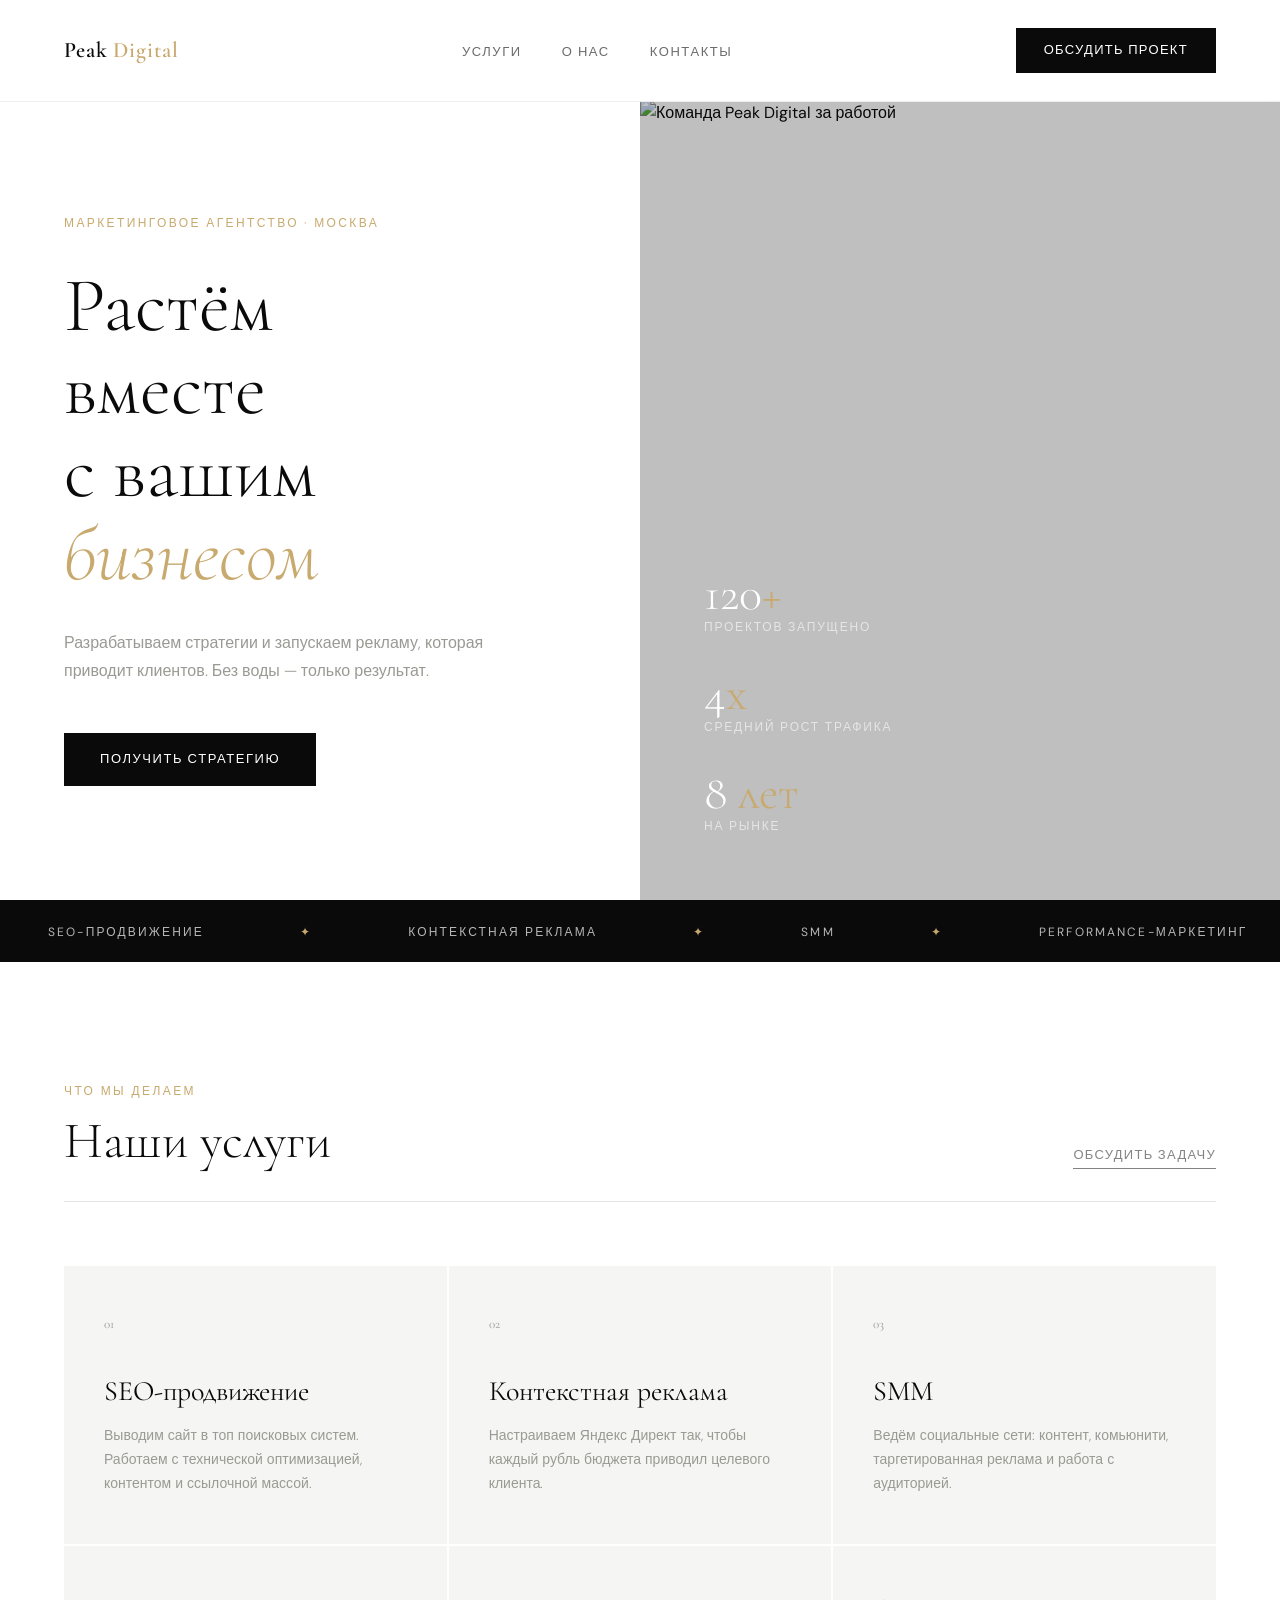
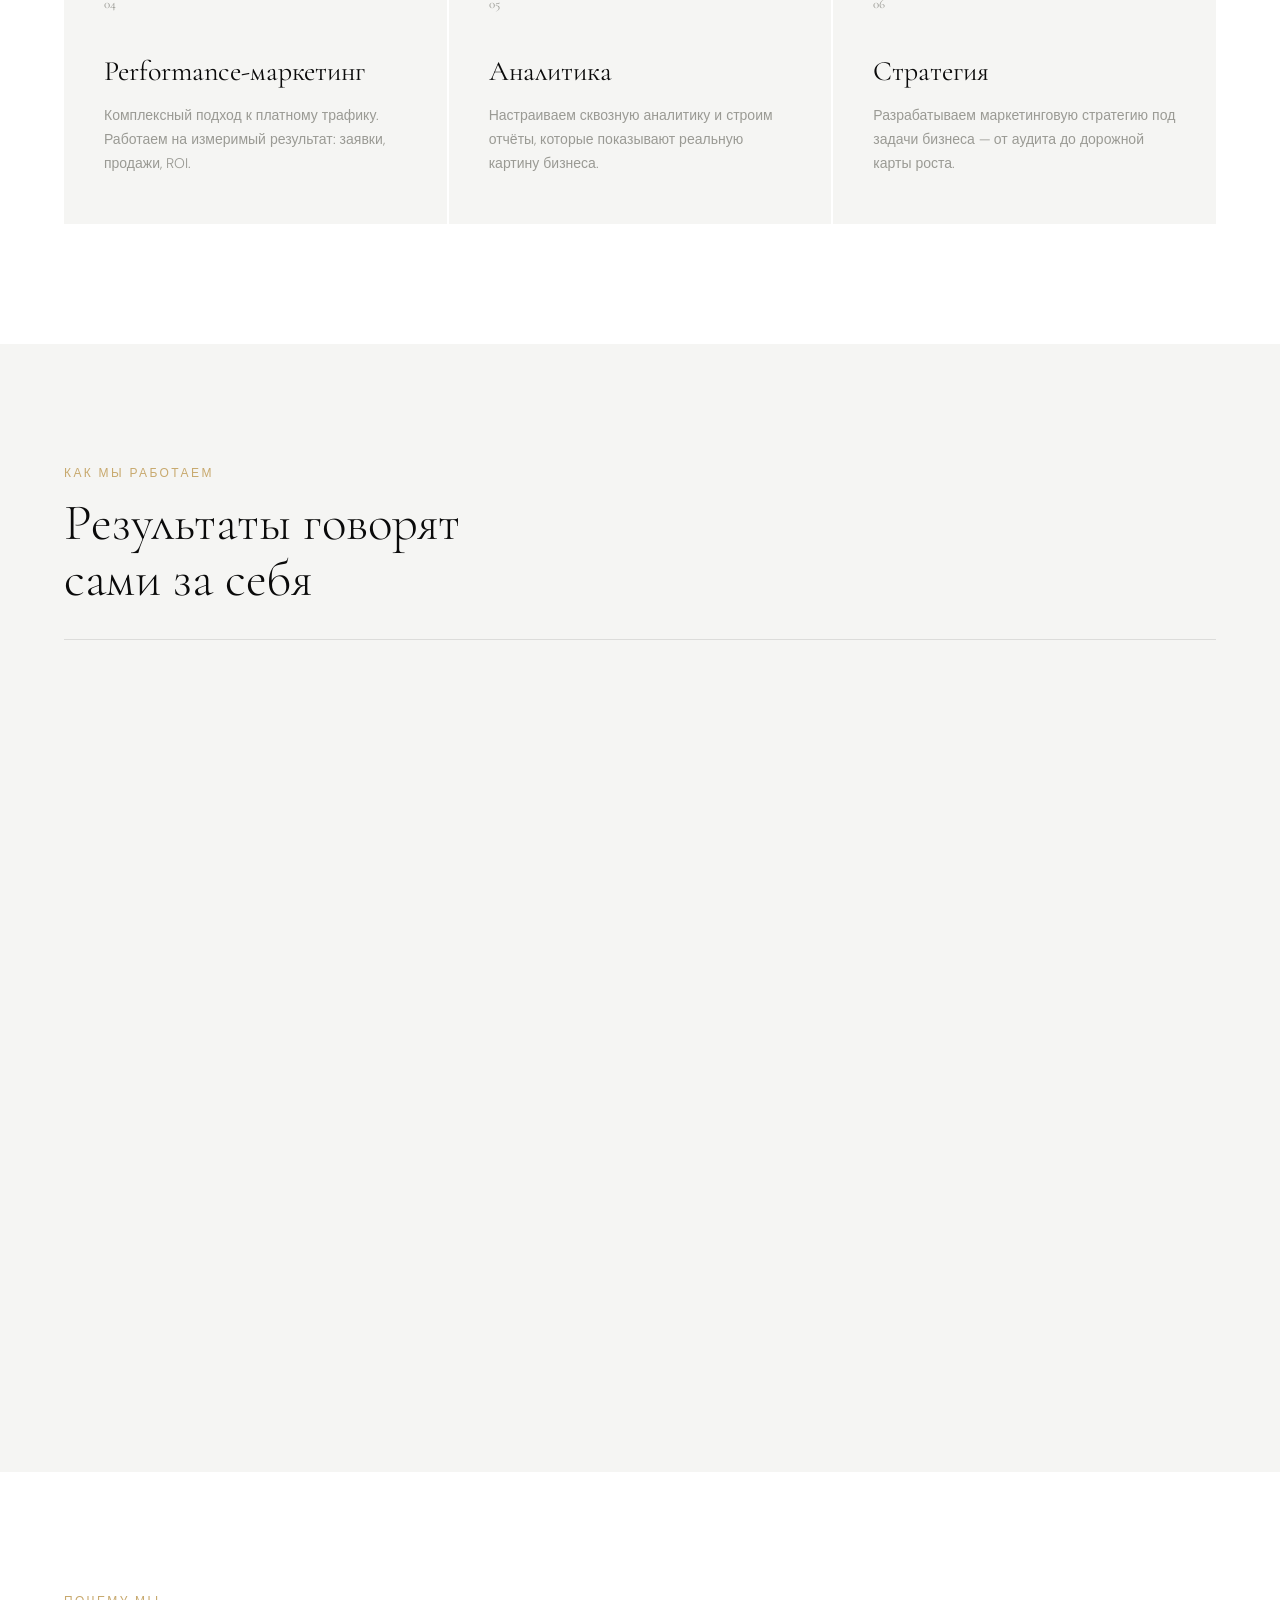
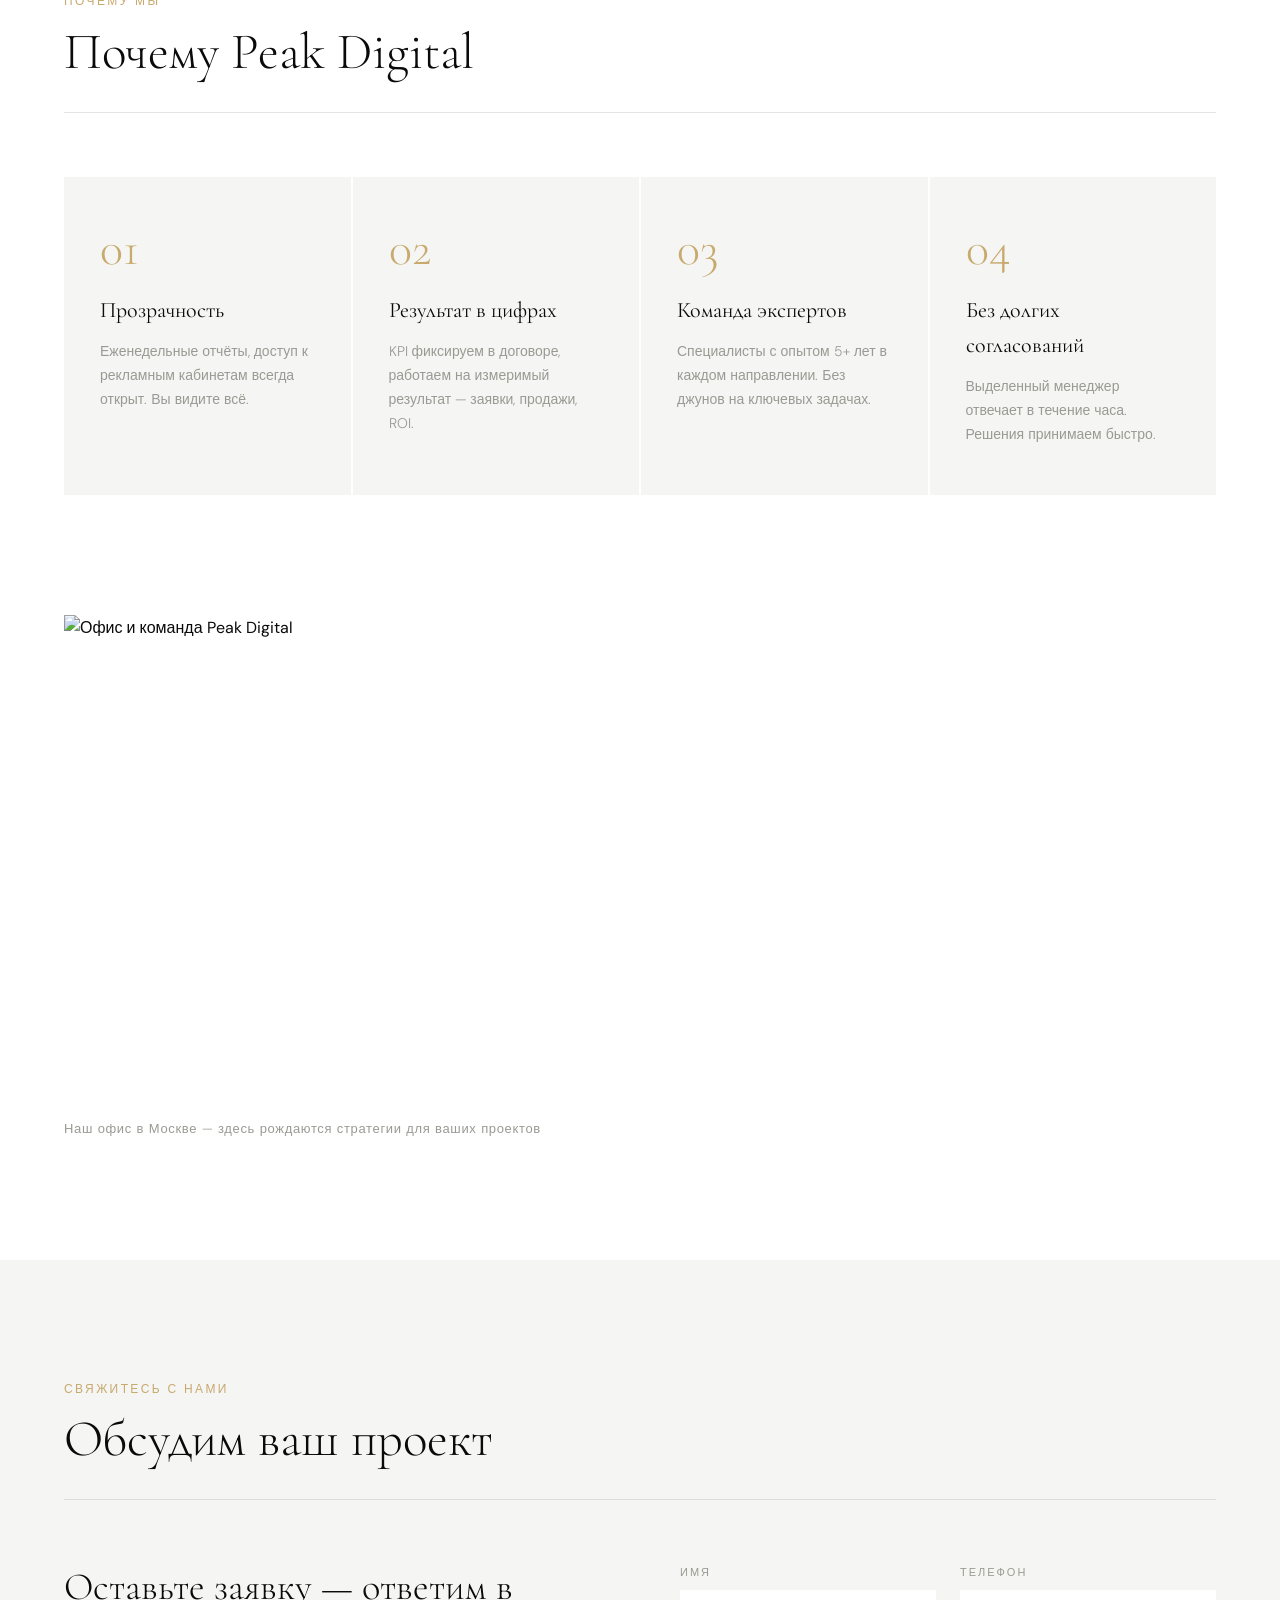
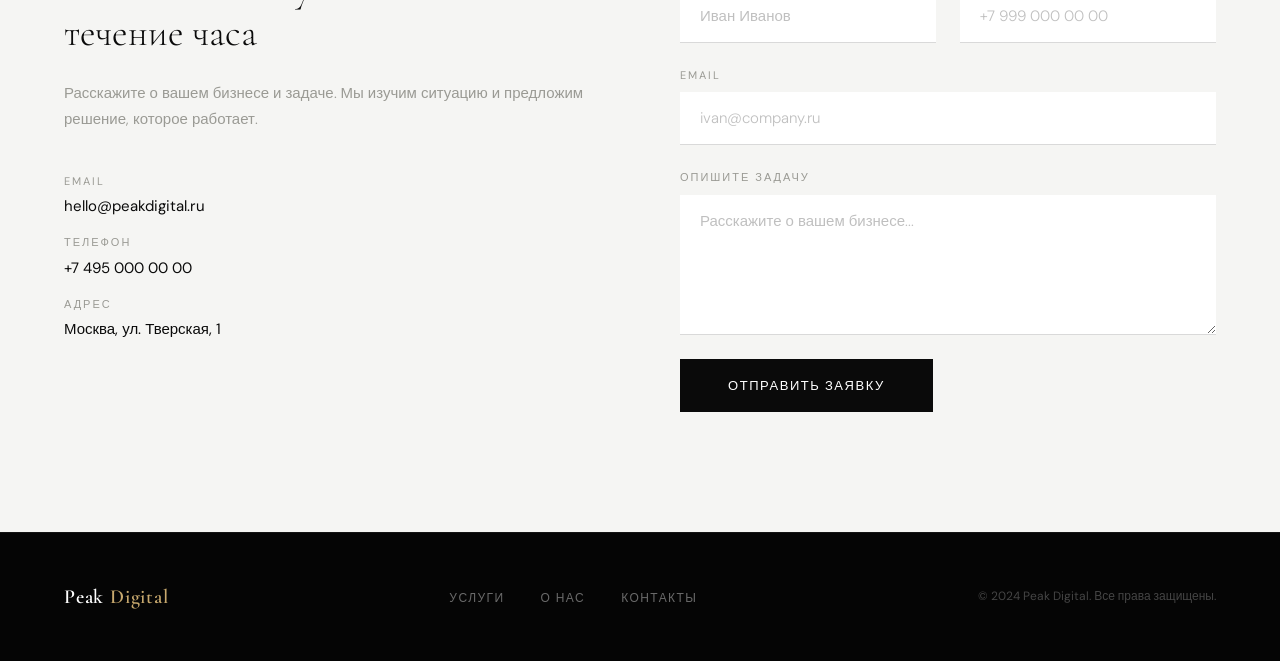
==== index.html @ 8387470d "new youtube video" ====
<!DOCTYPE html>
<html lang="ru">
<head>
  <meta charset="UTF-8" />
  <meta name="viewport" content="width=device-width, initial-scale=1.0" />
  <title>Peak Digital — Маркетинговое агентство</title>
  <link href="https://fonts.googleapis.com/css2?family=Cormorant+Garamond:wght@300;400;600&family=DM+Sans:wght@300;400;500&display=swap" rel="stylesheet" />
  <link rel="stylesheet" href="style.css" />
</head>
<body>

  <!-- NAV -->
  <nav>
    <a class="nav-logo" href="#">Peak <span>Digital</span></a>
    <ul class="nav-links">
      <li><a href="#services">Услуги</a></li>
      <li><a href="#about">О нас</a></li>
      <li><a href="#contact">Контакты</a></li>
    </ul>
    <a class="nav-cta" href="#contact">Обсудить проект</a>
  </nav>

  <!-- HERO -->
  <section class="hero">
    <div class="hero-left">
      <p class="hero-tag">Маркетинговое агентство · Москва</p>
      <h1 class="hero-title">
        Растём<br>
        вместе<br>
        с вашим<br>
        <em>бизнесом</em>
      </h1>
      <p class="hero-desc">
        Разрабатываем стратегии и запускаем рекламу, которая приводит клиентов. Без воды — только результат.
      </p>
      <div class="hero-actions">
        <a class="btn-primary" href="#contact">Получить стратегию</a>
      </div>
    </div>

    <div class="hero-right">
      <img
        src="images/hero.jpg"
        alt="Команда Peak Digital за работой"
      />
      <div class="hero-stat-block">
        <div class="hero-stat">
          <div class="hero-stat-num">120<span>+</span></div>
          <div class="hero-stat-label">Проектов запущено</div>
        </div>
        <div class="hero-stat">
          <div class="hero-stat-num">4<span>х</span></div>
          <div class="hero-stat-label">Средний рост трафика</div>
        </div>
        <div class="hero-stat">
          <div class="hero-stat-num">8<span> лет</span></div>
          <div class="hero-stat-label">На рынке</div>
        </div>
      </div>
    </div>
  </section>

  <!-- TICKER -->
  <div class="ticker">
    <div class="ticker-track">
      <span class="ticker-item">SEO-продвижение</span>
      <span class="ticker-item ticker-dot">✦</span>
      <span class="ticker-item">Контекстная реклама</span>
      <span class="ticker-item ticker-dot">✦</span>
      <span class="ticker-item">SMM</span>
      <span class="ticker-item ticker-dot">✦</span>
      <span class="ticker-item">Performance-маркетинг</span>
      <span class="ticker-item ticker-dot">✦</span>
      <span class="ticker-item">Аналитика</span>
      <span class="ticker-item ticker-dot">✦</span>
      <span class="ticker-item">Таргетированная реклама</span>
      <span class="ticker-item ticker-dot">✦</span>
      <span class="ticker-item">Брендинг</span>
      <span class="ticker-item ticker-dot">✦</span>
      <span class="ticker-item">SEO-продвижение</span>
      <span class="ticker-item ticker-dot">✦</span>
      <span class="ticker-item">Контекстная реклама</span>
      <span class="ticker-item ticker-dot">✦</span>
      <span class="ticker-item">SMM</span>
      <span class="ticker-item ticker-dot">✦</span>
      <span class="ticker-item">Performance-маркетинг</span>
      <span class="ticker-item ticker-dot">✦</span>
      <span class="ticker-item">Аналитика</span>
      <span class="ticker-item ticker-dot">✦</span>
      <span class="ticker-item">Таргетированная реклама</span>
      <span class="ticker-item ticker-dot">✦</span>
      <span class="ticker-item">Брендинг</span>
      <span class="ticker-item ticker-dot">✦</span>
    </div>
  </div>

  <!-- SERVICES -->
  <section class="services" id="services">
    <div class="section-header reveal">
      <div>
        <p class="section-tag">Что мы делаем</p>
        <h2 class="section-title">Наши услуги</h2>
      </div>
      <a class="section-link" href="#contact">Обсудить задачу</a>
    </div>

    <div class="services-grid">
      <div class="service-card reveal">
        <span class="service-num">01</span>
        <h3 class="service-name">SEO-продвижение</h3>
        <p class="service-desc">Выводим сайт в топ поисковых систем. Работаем с технической оптимизацией, контентом и ссылочной массой.</p>
      </div>
      <div class="service-card reveal">
        <span class="service-num">02</span>
        <h3 class="service-name">Контекстная реклама</h3>
        <p class="service-desc">Настраиваем Яндекс Директ так, чтобы каждый рубль бюджета приводил целевого клиента.</p>
      </div>
      <div class="service-card reveal">
        <span class="service-num">03</span>
        <h3 class="service-name">SMM</h3>
        <p class="service-desc">Ведём социальные сети: контент, комьюнити, таргетированная реклама и работа с аудиторией.</p>
      </div>
      <div class="service-card reveal">
        <span class="service-num">04</span>
        <h3 class="service-name">Performance-маркетинг</h3>
        <p class="service-desc">Комплексный подход к платному трафику. Работаем на измеримый результат: заявки, продажи, ROI.</p>
      </div>
      <div class="service-card reveal">
        <span class="service-num">05</span>
        <h3 class="service-name">Аналитика</h3>
        <p class="service-desc">Настраиваем сквозную аналитику и строим отчёты, которые показывают реальную картину бизнеса.</p>
      </div>
      <div class="service-card reveal">
        <span class="service-num">06</span>
        <h3 class="service-name">Стратегия</h3>
        <p class="service-desc">Разрабатываем маркетинговую стратегию под задачи бизнеса — от аудита до дорожной карты роста.</p>
      </div>
    </div>
  </section>

  <!-- VIDEO -->
  <section class="video-section reveal">
    <div class="section-header">
      <div>
        <p class="section-tag">Как мы работаем</p>
        <h2 class="section-title">Результаты говорят<br>сами за себя</h2>
      </div>
    </div>
    <div class="video-wrapper">
      <iframe
        src="https://youtu.be/OpseLWXkJMY?si=dQL-_ss-iP8dQoGI"
        title="Peak Digital — о нас"
        allow="accelerometer; autoplay; clipboard-write; encrypted-media; gyroscope; picture-in-picture"
        allowfullscreen>
      </iframe>
    </div>
  </section>

  <!-- ABOUT -->
  <section class="about" id="about">
    <div class="section-header reveal">
      <div>
        <p class="section-tag">Почему мы</p>
        <h2 class="section-title">Почему Peak Digital</h2>
      </div>
    </div>
    <div class="about-grid">
      <div class="about-card reveal">
        <div class="about-num">01</div>
        <h3 class="about-title">Прозрачность</h3>
        <p class="about-desc">Еженедельные отчёты, доступ к рекламным кабинетам всегда открыт. Вы видите всё.</p>
      </div>
      <div class="about-card reveal">
        <div class="about-num">02</div>
        <h3 class="about-title">Результат в цифрах</h3>
        <p class="about-desc">KPI фиксируем в договоре, работаем на измеримый результат — заявки, продажи, ROI.</p>
      </div>
      <div class="about-card reveal">
        <div class="about-num">03</div>
        <h3 class="about-title">Команда экспертов</h3>
        <p class="about-desc">Специалисты с опытом 5+ лет в каждом направлении. Без джунов на ключевых задачах.</p>
      </div>
      <div class="about-card reveal">
        <div class="about-num">04</div>
        <h3 class="about-title">Без долгих согласований</h3>
        <p class="about-desc">Выделенный менеджер отвечает в течение часа. Решения принимаем быстро.</p>
      </div>
    </div>
  </section>

  <!-- TEAM PHOTO -->
  <div class="team-section reveal">
    <img
      class="team-photo"
      src="images/office.jpg"
      alt="Офис и команда Peak Digital"
    />
    <p class="team-caption">Наш офис в Москве — здесь рождаются стратегии для ваших проектов</p>
  </div>

  <!-- CONTACT -->
  <section class="contact-section" id="contact">
    <div class="section-header reveal">
      <div>
        <p class="section-tag">Свяжитесь с нами</p>
        <h2 class="section-title">Обсудим ваш проект</h2>
      </div>
    </div>
    <div class="contact-inner">
      <div class="reveal">
        <h3 class="contact-info-title">Оставьте заявку — ответим в течение часа</h3>
        <p class="contact-info-desc">Расскажите о вашем бизнесе и задаче. Мы изучим ситуацию и предложим решение, которое работает.</p>
        <div class="contact-detail">
          <div class="contact-detail-item">
            <span class="contact-detail-label">Email</span>
            <span class="contact-detail-value">hello@peakdigital.ru</span>
          </div>
          <div class="contact-detail-item">
            <span class="contact-detail-label">Телефон</span>
            <span class="contact-detail-value">+7 495 000 00 00</span>
          </div>
          <div class="contact-detail-item">
            <span class="contact-detail-label">Адрес</span>
            <span class="contact-detail-value">Москва, ул. Тверская, 1</span>
          </div>
        </div>
      </div>

      <form class="contact-form reveal" id="contactForm" action="contact.html" method="get">
        <div class="form-row">
          <div class="form-group">
            <label for="name">Имя</label>
            <input type="text" id="name" name="name" placeholder="Иван Иванов" required />
          </div>
          <div class="form-group" id="phoneGroup">
            <label for="phone">Телефон</label>
            <input type="tel" id="phone" name="phone" placeholder="+7 999 000 00 00" />
            <span class="form-error">Введите номер в формате +7XXXXXXXXXX</span>
          </div>
        </div>
        <div class="form-group">
          <label for="email">Email</label>
          <input type="email" id="email" name="email" placeholder="ivan@company.ru" required />
        </div>
        <div class="form-group">
          <label for="message">Опишите задачу</label>
          <textarea id="message" name="message" placeholder="Расскажите о вашем бизнесе..."></textarea>
        </div>
        <button type="submit" class="form-submit">Отправить заявку</button>
      </form>
    </div>
  </section>

  <!-- FOOTER -->
  <footer>
    <a class="footer-logo" href="#">Peak <span>Digital</span></a>
    <ul class="footer-nav">
      <li><a href="#services">Услуги</a></li>
      <li><a href="#about">О нас</a></li>
      <li><a href="#contact">Контакты</a></li>
    </ul>
    <p class="footer-copy">© 2024 Peak Digital. Все права защищены.</p>
  </footer>


</body>
</html>
---- style.css ----
/* ── Reset & Base ── */
*, *::before, *::after { box-sizing: border-box; margin: 0; padding: 0; }

:root {
  --white:   #ffffff;
  --black:   #0a0a0a;
  --gray:    #f5f5f3;
  --mid:     #9a9a94;
  --accent:  #c8a96e;
  --font-display: 'Cormorant Garamond', serif;
  --font-body:    'DM Sans', sans-serif;
}

html { scroll-behavior: smooth; }

body {
  font-family: var(--font-body);
  background: var(--white);
  color: var(--black);
  font-size: 16px;
  line-height: 1.6;
  -webkit-font-smoothing: antialiased;
}

/* ── NAV ── */
nav {
  position: fixed;
  top: 0; left: 0; right: 0;
  z-index: 100;
  display: flex;
  align-items: center;
  justify-content: space-between;
  padding: 28px 64px;
  background: rgba(255,255,255,0.92);
  backdrop-filter: blur(12px);
  border-bottom: 1px solid rgba(0,0,0,0.06);
}

.nav-logo {
  font-family: var(--font-display);
  font-size: 22px;
  font-weight: 600;
  letter-spacing: 0.04em;
  color: var(--black);
  text-decoration: none;
}

.nav-logo span { color: var(--accent); }

.nav-links {
  display: flex;
  gap: 40px;
  list-style: none;
}

.nav-links a {
  font-size: 13px;
  letter-spacing: 0.12em;
  text-transform: uppercase;
  color: var(--black);
  text-decoration: none;
  opacity: 0.6;
  transition: opacity 0.2s;
}

.nav-links a:hover { opacity: 1; }

.nav-cta {
  font-size: 13px;
  font-weight: 500;
  letter-spacing: 0.1em;
  text-transform: uppercase;
  color: var(--white);
  background: var(--black);
  padding: 12px 28px;
  text-decoration: none;
  transition: background 0.2s;
}

.nav-cta:hover { background: var(--accent); }

/* ── REVEAL ── */
.reveal {
  opacity: 1;
  transform: none;
}

/* ── HERO ── */
.hero {
  min-height: 100vh;
  display: grid;
  grid-template-columns: 1fr 1fr;
  padding-top: 100px;
}

.hero-left {
  display: flex;
  flex-direction: column;
  justify-content: center;
  padding: 80px 64px;
}

.hero-tag {
  font-size: 12px;
  letter-spacing: 0.2em;
  text-transform: uppercase;
  color: var(--accent);
  margin-bottom: 32px;
}

.hero-title {
  font-family: var(--font-display);
  font-size: clamp(52px, 6vw, 86px);
  font-weight: 300;
  line-height: 1.08;
  margin-bottom: 32px;
}

.hero-title em {
  font-style: italic;
  color: var(--accent);
}

.hero-desc {
  font-size: 16px;
  font-weight: 300;
  color: var(--mid);
  line-height: 1.75;
  max-width: 420px;
  margin-bottom: 48px;
}

.hero-actions {
  display: flex;
  align-items: center;
  gap: 32px;
}

.btn-primary {
  font-size: 13px;
  font-weight: 500;
  letter-spacing: 0.12em;
  text-transform: uppercase;
  color: var(--white);
  background: var(--black);
  padding: 16px 36px;
  text-decoration: none;
  display: inline-block;
  transition: background 0.2s;
}

.btn-primary:hover { background: var(--accent); }

.btn-ghost {
  font-size: 13px;
  letter-spacing: 0.08em;
  text-transform: uppercase;
  color: var(--black);
  text-decoration: none;
  opacity: 0.5;
  border-bottom: 1px solid currentColor;
  padding-bottom: 2px;
  transition: opacity 0.2s;
}

.btn-ghost:hover { opacity: 1; }

.hero-right {
  position: relative;
  overflow: hidden;
}

.hero-right img {
  width: 100%;
  height: 100%;
  object-fit: cover;
  display: block;
}

.hero-right::after {
  content: "";
  position: absolute;
  inset: 0;
  background: rgba(0,0,0,0.25);
}

.hero-stat-block {
  position: absolute;
  bottom: 64px;
  left: 64px;
  z-index: 1;
  display: flex;
  flex-direction: column;
  gap: 32px;
}

.hero-stat-num {
  font-family: var(--font-display);
  font-size: 48px;
  font-weight: 300;
  line-height: 1;
  color: var(--white);
}

.hero-stat-num span { color: var(--accent); }

.hero-stat-label {
  font-size: 12px;
  letter-spacing: 0.15em;
  text-transform: uppercase;
  color: rgba(255,255,255,0.6);
}

/* ── TICKER ── */
.ticker {
  background: var(--black);
  color: var(--white);
  padding: 18px 0;
  overflow: hidden;
  white-space: nowrap;
}

.ticker-track {
  display: inline-flex;
  animation: ticker 30s linear infinite;
}

.ticker-item {
  font-size: 12px;
  letter-spacing: 0.18em;
  text-transform: uppercase;
  padding: 0 48px;
  opacity: 0.7;
}

.ticker-dot { color: var(--accent); opacity: 1; }

@keyframes ticker {
  from { transform: translateX(0); }
  to   { transform: translateX(-50%); }
}

/* ── SERVICES ── */
.services { padding: 120px 64px; }

.section-header {
  display: flex;
  align-items: flex-end;
  justify-content: space-between;
  margin-bottom: 64px;
  border-bottom: 1px solid rgba(0,0,0,0.1);
  padding-bottom: 32px;
}

.section-tag {
  font-size: 12px;
  letter-spacing: 0.2em;
  text-transform: uppercase;
  color: var(--accent);
  margin-bottom: 12px;
}

.section-title {
  font-family: var(--font-display);
  font-size: clamp(36px, 4vw, 56px);
  font-weight: 300;
  line-height: 1.1;
}

.section-link {
  font-size: 13px;
  letter-spacing: 0.1em;
  text-transform: uppercase;
  color: var(--black);
  text-decoration: none;
  opacity: 0.5;
  border-bottom: 1px solid currentColor;
  padding-bottom: 2px;
  transition: opacity 0.2s;
  white-space: nowrap;
}

.section-link:hover { opacity: 1; }

.services-grid {
  display: grid;
  grid-template-columns: repeat(3, 1fr);
  gap: 2px;
}

.service-card {
  background: var(--gray);
  padding: 48px 40px;
  transition: background 0.2s;
}

.service-card:hover { background: var(--black); }

.service-num {
  font-family: var(--font-display);
  font-size: 13px;
  color: var(--mid);
  margin-bottom: 40px;
  display: block;
  transition: color 0.2s;
}

.service-card:hover .service-num { color: rgba(255,255,255,0.4); }

.service-name {
  font-family: var(--font-display);
  font-size: 28px;
  font-weight: 400;
  line-height: 1.2;
  margin-bottom: 16px;
  transition: color 0.2s;
}

.service-card:hover .service-name { color: var(--white); }

.service-desc {
  font-size: 14px;
  font-weight: 300;
  color: var(--mid);
  line-height: 1.7;
  transition: color 0.2s;
}

.service-card:hover .service-desc { color: rgba(255,255,255,0.5); }

/* ── VIDEO ── */
.video-section {
  padding: 120px 64px;
  background: var(--gray);
}

.video-wrapper {
  position: relative;
  width: 100%;
  padding-bottom: 56.25%;
  height: 0;
  overflow: hidden;
  margin-top: 48px;
}

.video-wrapper iframe {
  position: absolute;
  top: 0; left: 0;
  width: 100%;
  height: 100%;
  border: none;
}

/* ── ABOUT ── */
.about { padding: 120px 64px; }

.about-grid {
  display: grid;
  grid-template-columns: repeat(4, 1fr);
  gap: 2px;
  margin-top: 64px;
}

.about-card {
  padding: 48px 36px;
  background: var(--gray);
}

.about-num {
  font-family: var(--font-display);
  font-size: 48px;
  font-weight: 300;
  color: var(--accent);
  line-height: 1;
  margin-bottom: 20px;
}

.about-title {
  font-family: var(--font-display);
  font-size: 22px;
  font-weight: 400;
  margin-bottom: 12px;
}

.about-desc {
  font-size: 14px;
  font-weight: 300;
  color: var(--mid);
  line-height: 1.7;
}

/* ── TEAM PHOTO ── */
.team-section {
  padding: 0 64px 120px;
}

.team-photo {
  width: 100%;
  height: 480px;
  object-fit: cover;
  display: block;
}

.team-caption {
  margin-top: 24px;
  font-size: 13px;
  font-weight: 300;
  color: var(--mid);
  letter-spacing: 0.05em;
}

/* ── CONTACT ── */
.contact-section {
  padding: 120px 64px;
  background: var(--gray);
  color: var(--black);
}

.contact-section .section-tag { color: var(--accent); }

.contact-section .section-title { color: var(--black); }

.contact-inner {
  display: grid;
  grid-template-columns: 1fr 1fr;
  gap: 80px;
  margin-top: 64px;
  align-items: start;
}

.contact-info-title {
  font-family: var(--font-display);
  font-size: clamp(32px, 3vw, 48px);
  font-weight: 300;
  line-height: 1.2;
  margin-bottom: 24px;
}

.contact-info-desc {
  font-size: 15px;
  font-weight: 300;
  color: var(--mid);
  line-height: 1.75;
  margin-bottom: 40px;
}

.contact-detail {
  display: flex;
  flex-direction: column;
  gap: 16px;
}

.contact-detail-item {
  display: flex;
  flex-direction: column;
  gap: 4px;
}

.contact-detail-label {
  font-size: 11px;
  letter-spacing: 0.18em;
  text-transform: uppercase;
  color: var(--mid);
}

.contact-detail-value {
  font-size: 15px;
  color: var(--black);
}

/* ── FORM ── */
.contact-form {
  display: flex;
  flex-direction: column;
  gap: 24px;
}

.form-row {
  display: grid;
  grid-template-columns: 1fr 1fr;
  gap: 24px;
}

.form-group {
  display: flex;
  flex-direction: column;
  gap: 8px;
}

.form-group label {
  font-size: 11px;
  letter-spacing: 0.18em;
  text-transform: uppercase;
  color: var(--mid);
}

.form-group input,
.form-group textarea {
  font-family: var(--font-body);
  font-size: 15px;
  font-weight: 300;
  color: var(--black);
  background: var(--white);
  border: none;
  border-bottom: 1px solid rgba(0,0,0,0.15);
  padding: 16px 20px;
  outline: none;
  transition: border-color 0.2s, background 0.2s;
  width: 100%;
}

.form-group input::placeholder,
.form-group textarea::placeholder {
  color: rgba(0,0,0,0.25);
}

.form-group input:focus,
.form-group textarea:focus {
  background: var(--white);
  border-bottom-color: var(--accent);
}

.form-group input.error {
  border-bottom-color: #e05c5c;
}

.form-error {
  font-size: 12px;
  color: #e05c5c;
  display: none;
}

.form-group.has-error .form-error { display: block; }
.form-group.has-error input { border-bottom-color: #e05c5c; }

.form-group textarea {
  resize: vertical;
  min-height: 140px;
}

.form-submit {
  font-family: var(--font-body);
  font-size: 13px;
  font-weight: 500;
  letter-spacing: 0.12em;
  text-transform: uppercase;
  color: var(--white);
  background: var(--black);
  border: none;
  padding: 18px 48px;
  cursor: pointer;
  transition: background 0.2s, color 0.2s;
  align-self: flex-start;
}

.form-submit:hover {
  background: var(--accent);
  color: var(--white);
}

/* ── FOOTER ── */
footer {
  background: #050505;
  color: var(--white);
  padding: 48px 64px;
  display: flex;
  align-items: center;
  justify-content: space-between;
  border-top: 1px solid rgba(255,255,255,0.06);
}

.footer-logo {
  font-family: var(--font-display);
  font-size: 20px;
  font-weight: 600;
  letter-spacing: 0.04em;
  color: var(--white);
  text-decoration: none;
}

.footer-logo span { color: var(--accent); }

.footer-nav {
  display: flex;
  gap: 36px;
  list-style: none;
}

.footer-nav a {
  font-size: 12px;
  letter-spacing: 0.12em;
  text-transform: uppercase;
  color: var(--white);
  text-decoration: none;
  opacity: 0.4;
  transition: opacity 0.2s;
}

.footer-nav a:hover { opacity: 1; }

.footer-copy {
  font-size: 12px;
  color: var(--white);
  opacity: 0.25;
}

/* ── THANKS PAGE ── */
body.thanks-page {
  min-height: 100vh;
  display: flex;
  flex-direction: column;
}

.thanks-block {
  max-width: 760px;
  width: 100%;
}

.thanks-icon {
  width: 64px;
  height: 64px;
  border: 1.5px solid var(--accent);
  border-radius: 50%;
  display: flex;
  align-items: center;
  justify-content: center;
  margin-bottom: 40px;
}

.thanks-icon svg {
  width: 28px;
  height: 28px;
  stroke: var(--accent);
  fill: none;
  stroke-width: 1.5;
  stroke-linecap: round;
  stroke-linejoin: round;
}

.thanks-tag {
  font-size: 12px;
  letter-spacing: 0.2em;
  text-transform: uppercase;
  color: var(--accent);
  margin-bottom: 20px;
}

.thanks-title {
  font-family: var(--font-display);
  font-size: clamp(40px, 5vw, 72px);
  font-weight: 300;
  line-height: 1.1;
  margin-bottom: 20px;
}

.thanks-desc {
  font-size: 16px;
  font-weight: 300;
  color: var(--mid);
  line-height: 1.75;
  max-width: 520px;
  margin-bottom: 64px;
}

.steps {
  display: grid;
  grid-template-columns: repeat(3, 1fr);
  gap: 2px;
  margin-bottom: 56px;
}

.step {
  background: var(--gray);
  padding: 36px 32px;
}

.step-num {
  font-family: var(--font-display);
  font-size: 36px;
  font-weight: 300;
  color: var(--accent);
  line-height: 1;
  margin-bottom: 16px;
}

.step-title {
  font-family: var(--font-display);
  font-size: 20px;
  font-weight: 400;
  margin-bottom: 8px;
}

.step-desc {
  font-size: 13px;
  font-weight: 300;
  color: var(--mid);
  line-height: 1.65;
}

.thanks-actions {
  display: flex;
  align-items: center;
  gap: 32px;
}

.thanks-page main {
  flex: 1;
  display: flex;
  align-items: center;
  justify-content: center;
  padding: 140px 64px 80px;
}

/* ── RESPONSIVE ── */
@media (max-width: 900px) {
  nav { padding: 20px 24px; }
  .nav-links { display: none; }

  .hero { grid-template-columns: 1fr; min-height: auto; }
  .hero-left { padding: 60px 24px 48px; }
  .hero-right { height: 320px; }
  .hero-stat-block { bottom: 32px; left: 24px; flex-direction: row; flex-wrap: wrap; gap: 24px; }

  .services { padding: 80px 24px; }
  .services-grid { grid-template-columns: 1fr 1fr; }
  .section-header { flex-direction: column; align-items: flex-start; gap: 24px; }

  .video-section { padding: 80px 24px; }

  .about { padding: 80px 24px; }
  .about-grid { grid-template-columns: repeat(2, 1fr); }

  .team-section { padding: 0 24px 80px; }
  .team-photo { height: 300px; }

  .contact-section { padding: 80px 24px; }
  .contact-inner { grid-template-columns: 1fr; gap: 48px; }

  footer { padding: 40px 24px; flex-direction: column; gap: 28px; text-align: center; }
  .footer-nav { flex-wrap: wrap; justify-content: center; gap: 20px; }

  .steps { grid-template-columns: 1fr; }
  .thanks-page main { padding: 120px 24px 64px; }
}

@media (max-width: 480px) {
  .nav-cta { display: none; }
  .hero-actions { flex-direction: column; align-items: flex-start; gap: 20px; }
  .services-grid { grid-template-columns: 1fr; }
  .about-grid { grid-template-columns: 1fr; }
  .form-row { grid-template-columns: 1fr; }
  .thanks-actions { flex-direction: column; align-items: flex-start; gap: 20px; }
}
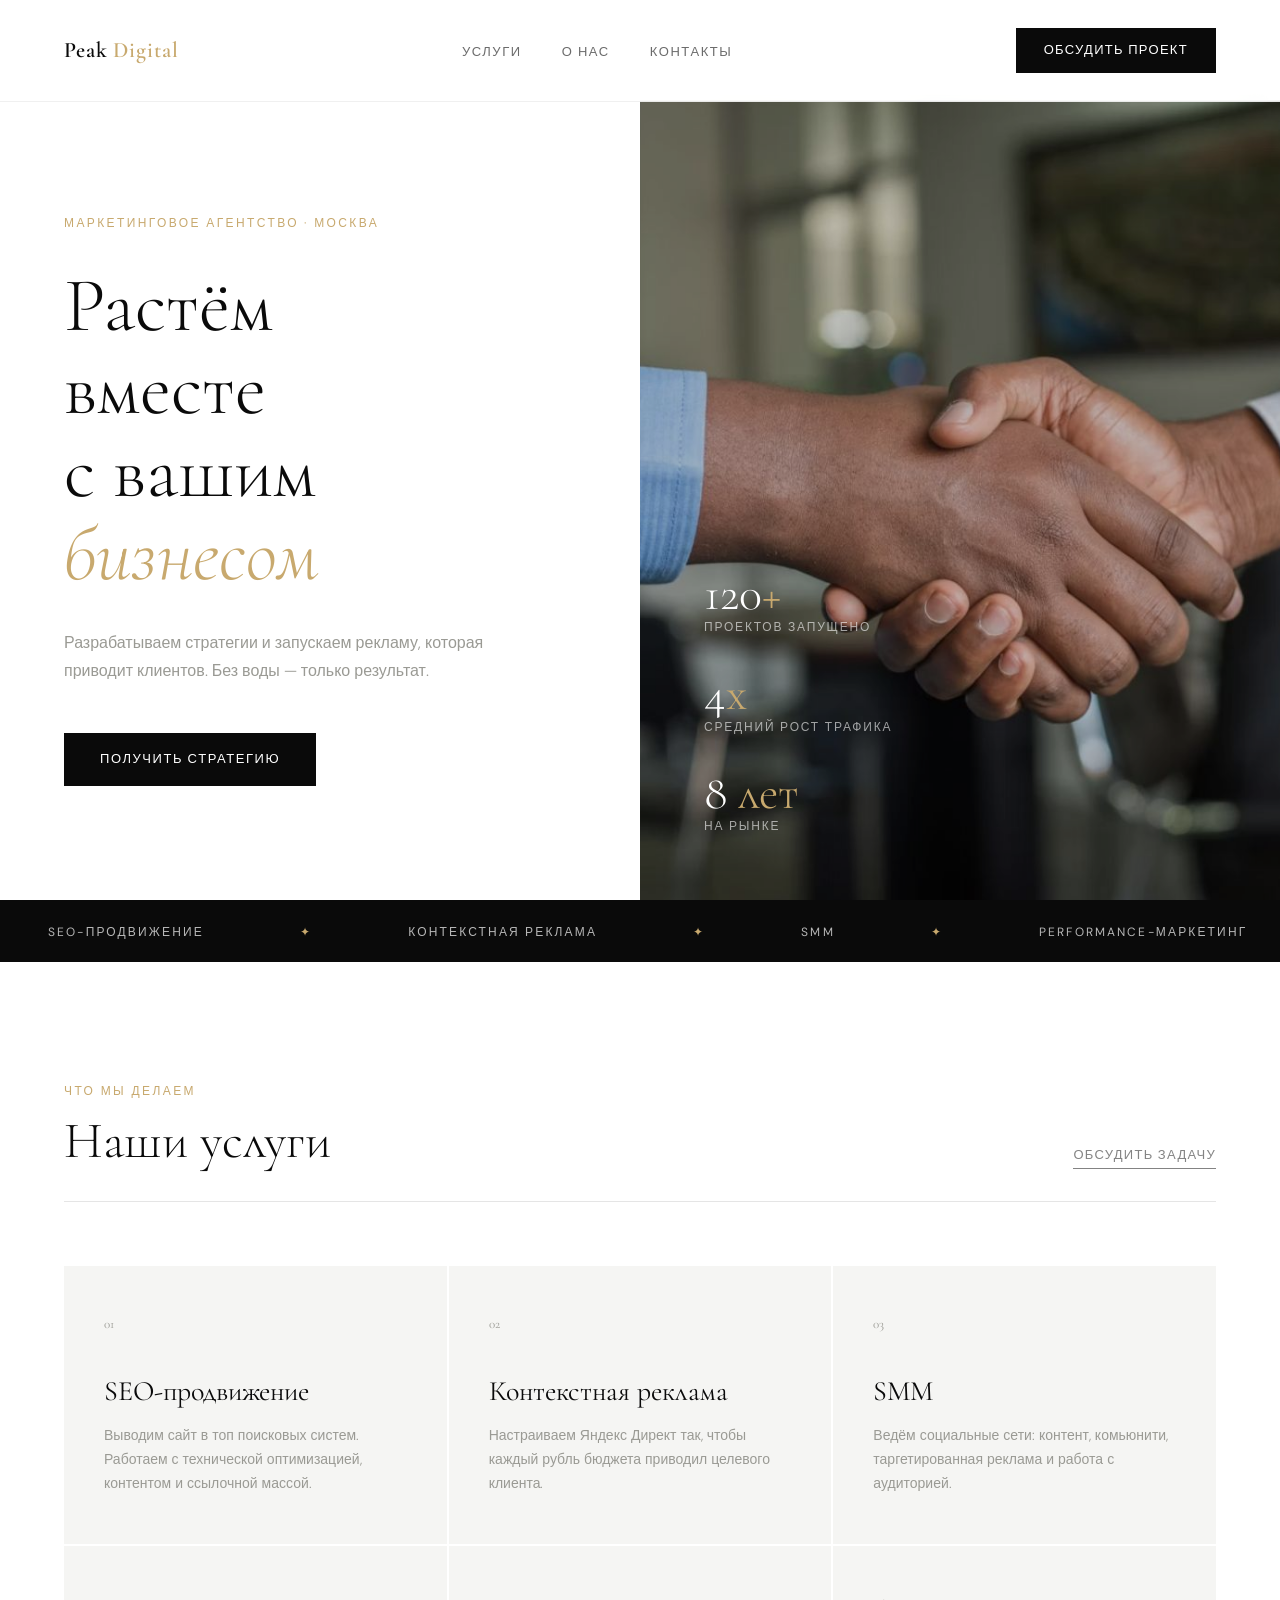
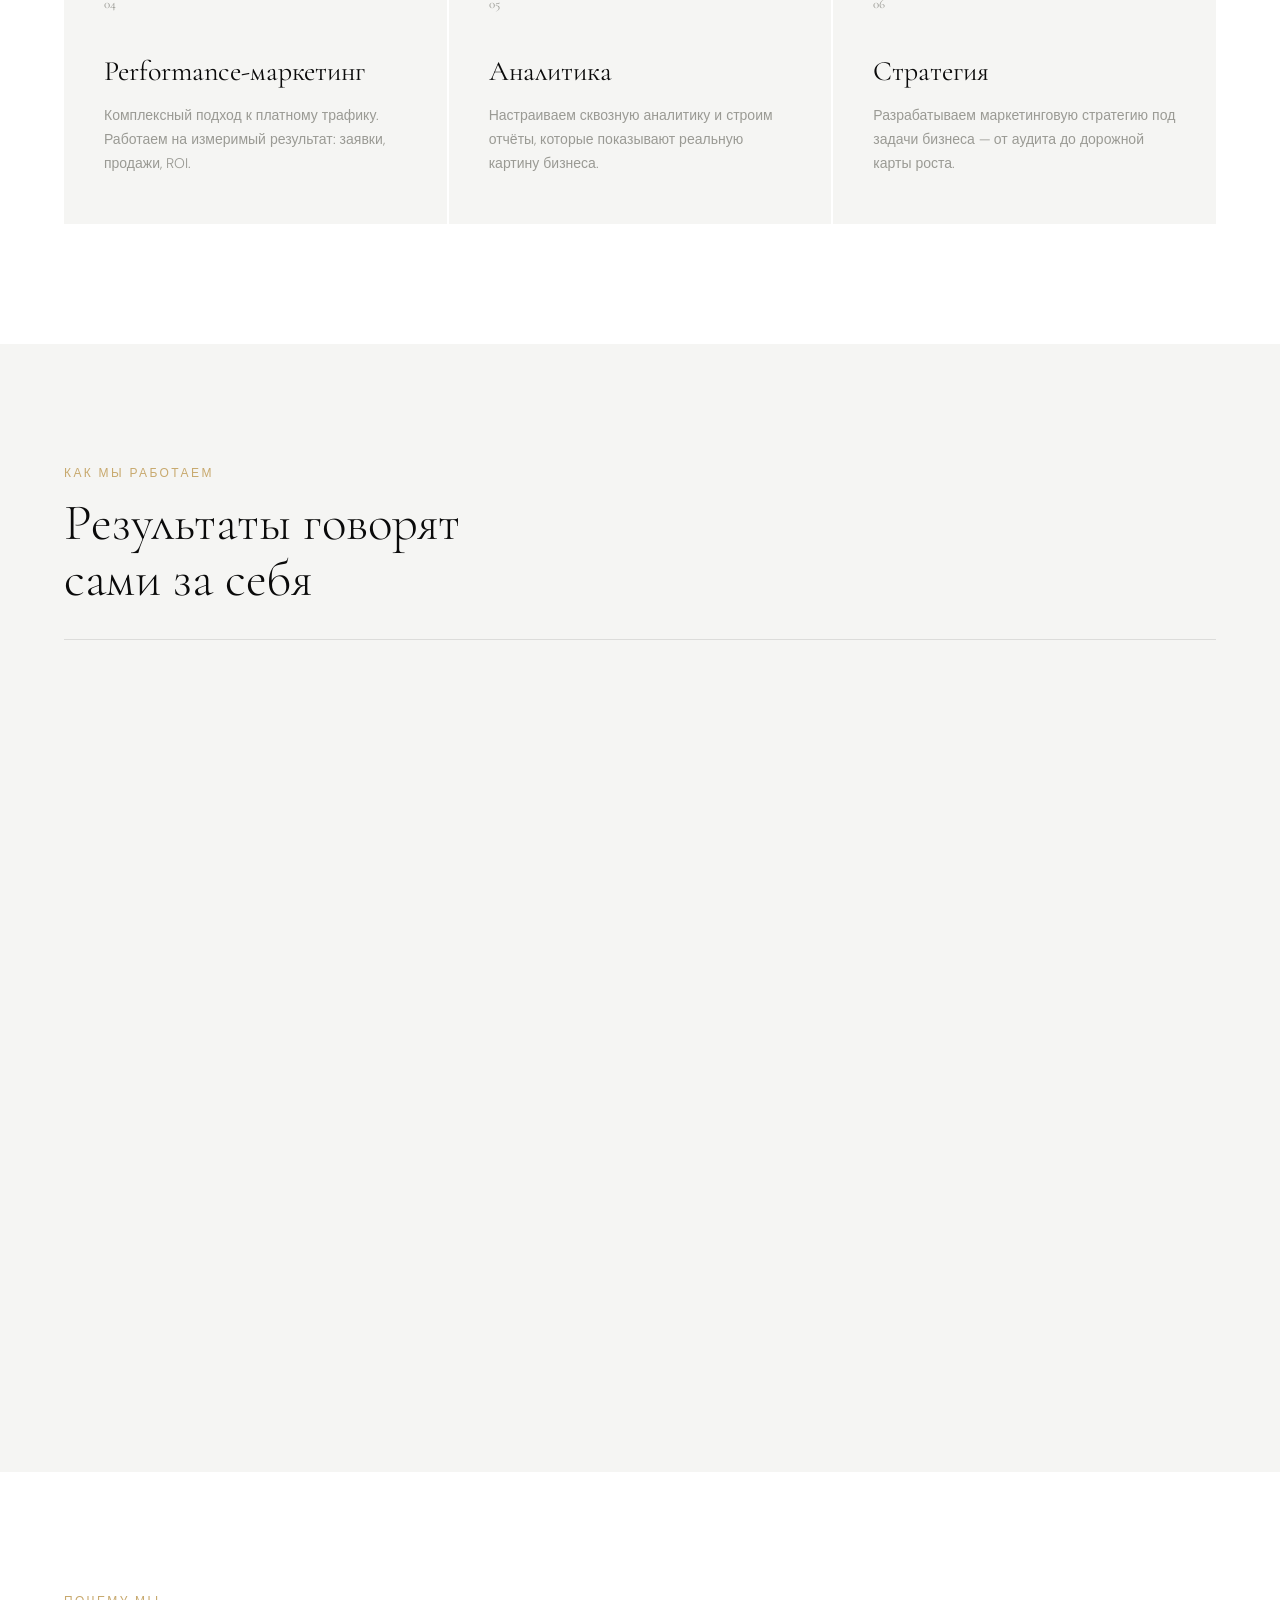
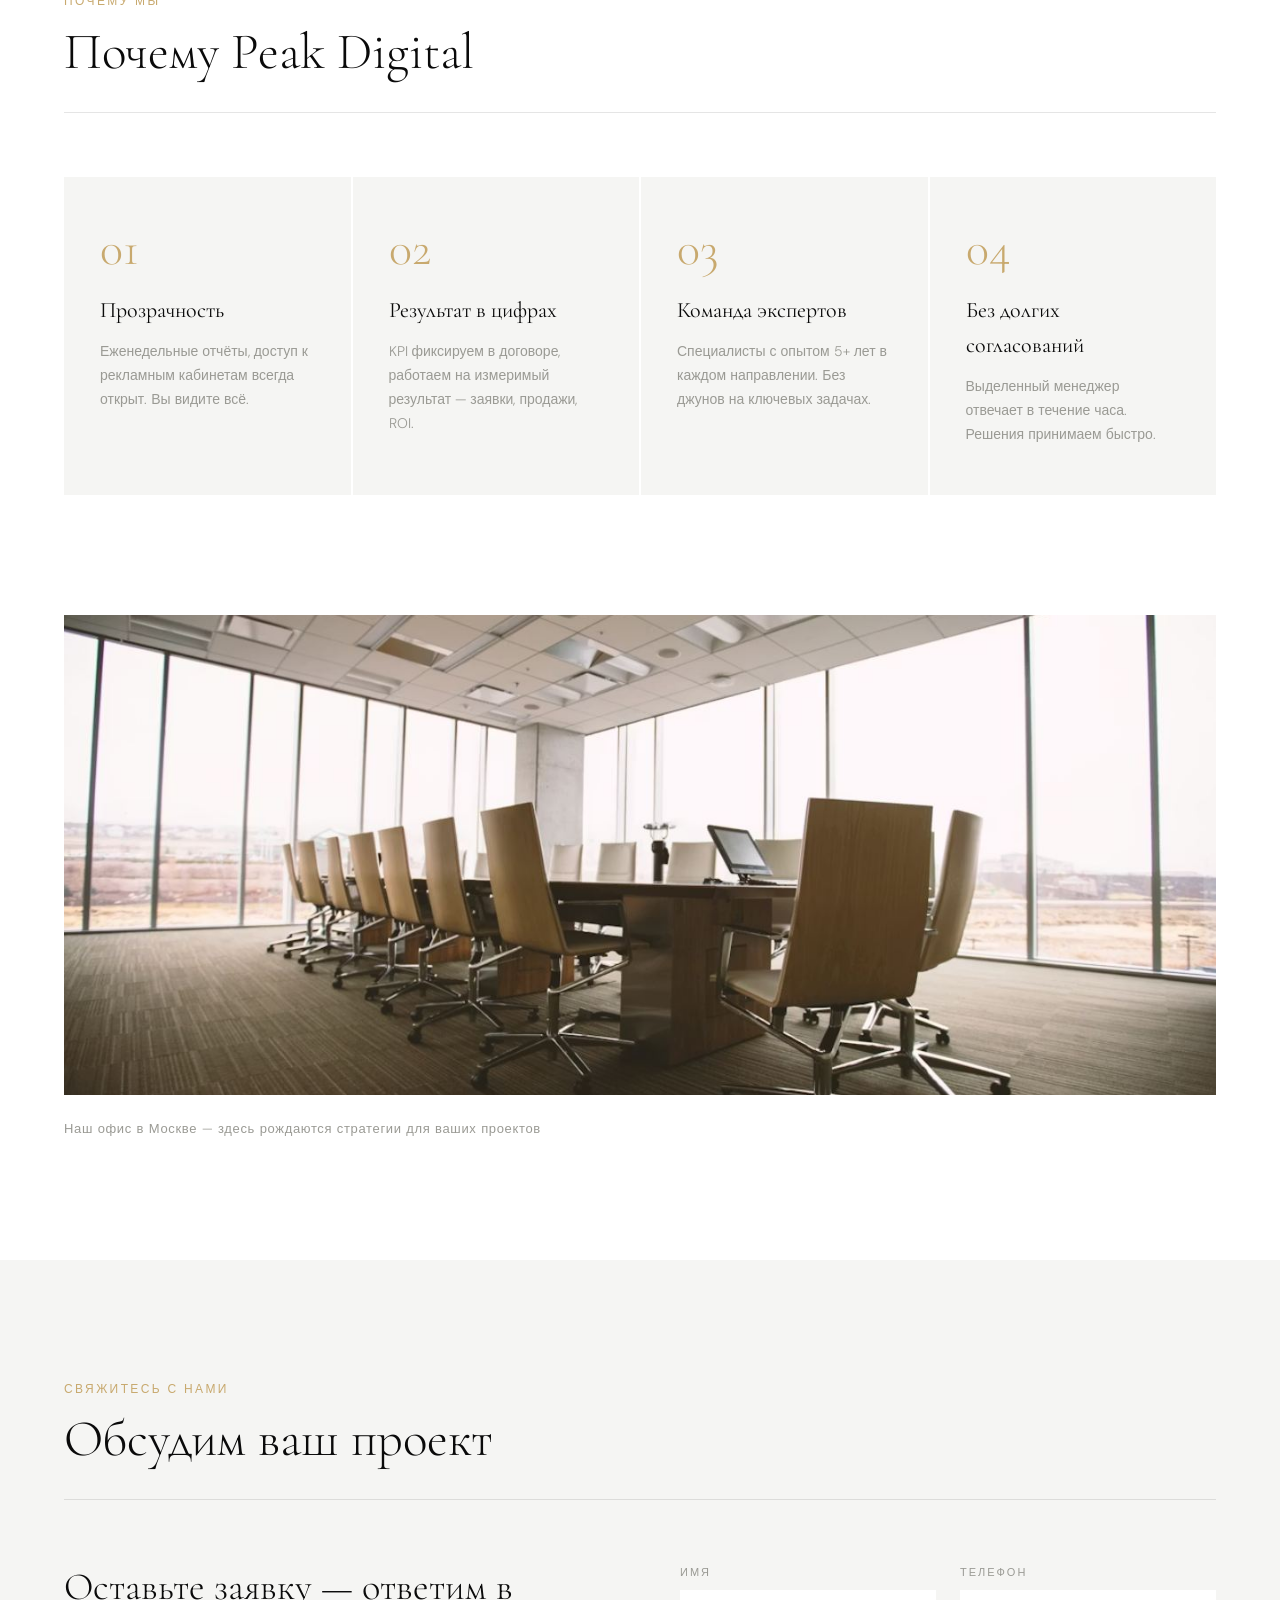
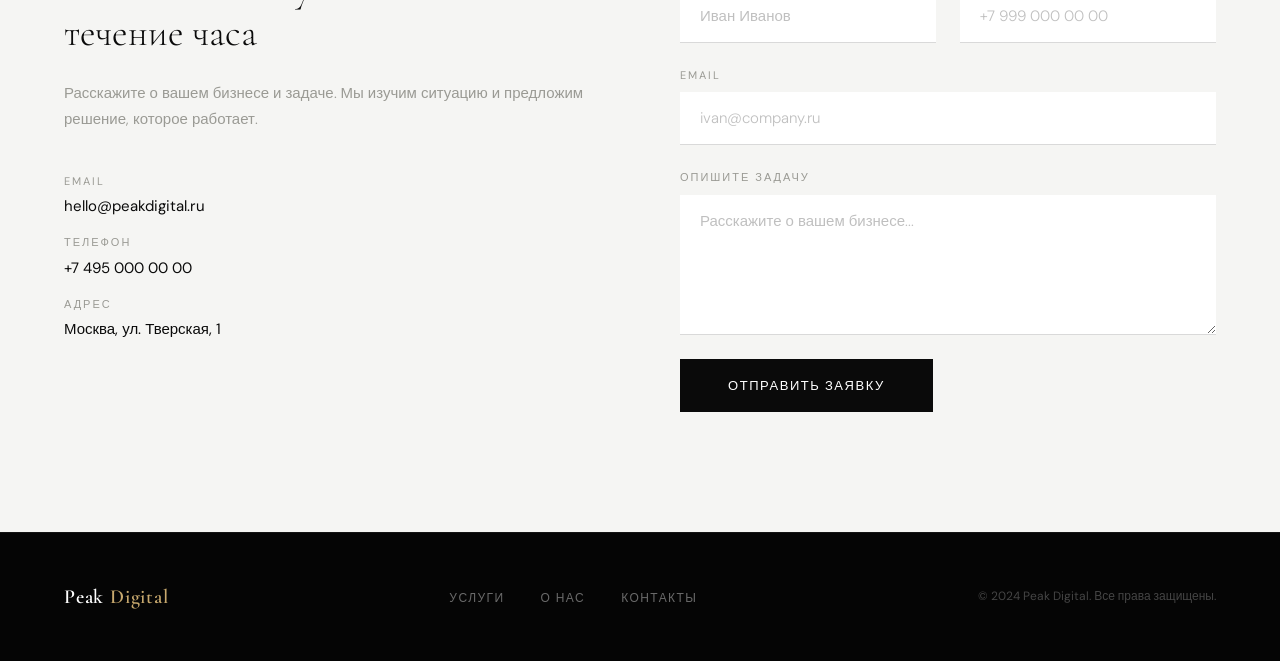
==== commit c257172e: "new video link vk" ====
--- a/index.html
+++ b/index.html
@@ -148,7 +148,7 @@
     </div>
     <div class="video-wrapper">
       <iframe
-        src="https://youtu.be/OpseLWXkJMY?si=dQL-_ss-iP8dQoGI"
+        src="https://vkvideo.ru/video-231896294_456239448"
         title="Peak Digital — о нас"
         allow="accelerometer; autoplay; clipboard-write; encrypted-media; gyroscope; picture-in-picture"
         allowfullscreen>
